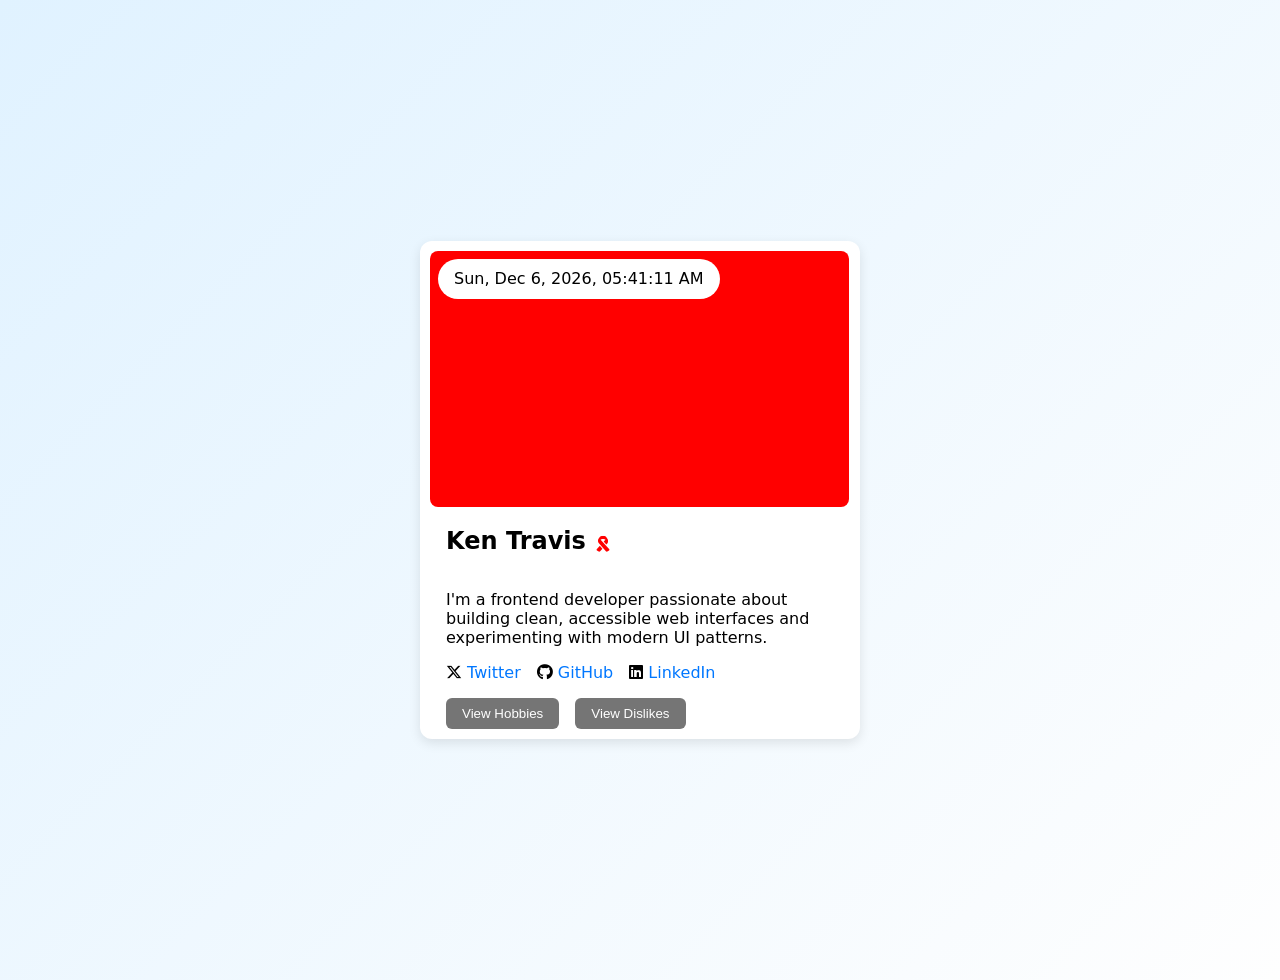
==== index.html @ 433fd2a8 "init" ====
<!DOCTYPE html>
<html lang="en">

<head>
    <meta charset="UTF-8" />
    <meta name="viewport" content="width=device-width, initial-scale=1.0" />
    <title>Profile Card | Frontend Wizards</title>
    <link rel="stylesheet" href="styles.css" />
    <link rel="stylesheet" href="https://cdnjs.cloudflare.com/ajax/libs/font-awesome/6.5.0/css/all.min.css" />

</head>

<body>
    <article data-testid="test-profile-card" class="profile-card">


        <div class="avatar-container">
            <div class="date-time">
                <span id="formatted-time"></span>
            </div>
        </div>

        <div class="content-parent">
            <header >
                <h2>
                    Ken Travis
                </h2>
                <i class="fa-solid fa-ribbon"></i>
            </header>


            <p data-testid="test-user-bio">
                I&apos;m a frontend developer passionate about building clean, accessible web
                interfaces and experimenting with modern UI patterns.
            </p>

            <p class="timestamp">
                Current time in ms: <span data-testid="test-user-time"></span><br />
                <!-- Formatted: <span id="formatted-time"></span> -->
            </p>

            <nav aria-label="Social links" data-testid="test-user-social-links">
                <ul>
                    <li>
                        <i class="fa-brands fa-x-twitter"></i>
                        <a href="https://twitter.com/" data-testid="test-user-social-twitter" target="_blank"
                            rel="noopener noreferrer">Twitter</a>
                    </li>
                    <li>
                        <i class="fa-brands fa-github"></i>
                        <a href="https://github.com/" data-testid="test-user-social-github" target="_blank"
                            rel="noopener noreferrer">GitHub</a>
                    </li>
                    <li>
                        <i class="fa-brands fa-linkedin"></i>
                        <a href="https://linkedin.com/" data-testid="test-user-social-linkedin" target="_blank"
                            rel="noopener noreferrer">LinkedIn</a>
                    </li>
                </ul>
            </nav>

            <section class="buttons">
                <button id="open-hobbies" aria-haspopup="dialog" aria-controls="hobbies-modal">
                    View Hobbies
                </button>
                <button id="open-dislikes" aria-haspopup="dialog" aria-controls="dislikes-modal">
                    View Dislikes
                </button>
            </section>
    </article>

    <!-- Hobbies Modal -->
    <!-- <dialog id="hobbies-modal" data-testid="test-user-hobbies">
        <h3>My Hobbies</h3>
        <ul>
            <li>Coding</li>
            <li>Photography</li>
            <li>Traveling</li>
        </ul>
        <button class="close-modal" id="close-hobbies"><i class="fa-solid fa-xmark"></i></button>
    </dialog>

    Dislikes Modal
    <dialog id="dislikes-modal" data-testid="test-user-dislikes">
        <h3>Things I Dislike</h3>
        <ul>
            <li>Slow Wi-Fi</li>
            <li>Cluttered UI</li>
            <li>Unclear documentation</li>
        </ul>
        <button class="close-modal" id="close-dislikes"><i class="fa-solid fa-xmark"></i></button>
    </dialog> -->
    </div>


    <script src="scripts.js"></script>
</body>

</html>
---- styles.css ----
body {
    font-family: system-ui, sans-serif;
    background: linear-gradient(135deg, #e0f2ff, #fefefe);
    display: flex;
    justify-content: center;
    align-items: center;
    padding: 2rem;
    min-height: 100vh;
  }
  
  .profile-card {
    background: white;
    border-radius: 12px;
    box-shadow: 0 4px 12px rgba(0, 0, 0, 0.1);
    max-width: 420px;
    width: 100%;
    display: flex;
    flex-direction: column;
    padding: 10px;
  }

  header{
    display: flex;
    align-items: center;
    gap: 10px;
  }

  header i{
    margin-top: 6px;
    color: red;
  }
  
  .avatar-container {
    width: 96%;
    height: 15rem;
    display: flex;
    position: relative;
    overflow: hidden;
    background-color: red;
    border-radius: 8px;
    padding: 0.5rem;
  }

  .avatar-container img {
    height: 10rem;
    flex: 1;
    display: flex;
    object-fit: cover;
  }

  .content-parent{
    padding-left: 1rem;
    padding-right: 1rem;
  }

  .date-time{
    background-color: white;
    height: 2.5rem;
    border-radius:34rem;
    min-width: 12rem;
    padding: 0px 1rem;
    display: flex;
    justify-content: center;
    align-items: center;
    font-weight: 500;
  }

  .timestamp{
    display: none;
  }
  
  nav ul {
    list-style: none;
    padding: 0;
    display: flex;
    gap: 1rem;
  }
  
  nav a {
    color: #0077ff;
    text-decoration: none;
    font-weight: 500;
  }
  
  nav a:focus,
  nav a:hover {
    text-decoration: underline;
  }
  
  .buttons {
    display: flex;
    gap: 1rem;
  }
  
  button {
    background: #757575;
    color: white;
    border: none;
    border-radius: 6px;
    padding: 0.5rem 1rem;
    cursor: pointer;
    transition: background 0.2s;
  }
  
  button:hover,
  button:focus {
    background: #005fcc;
    outline: none;
  }
  
  /* Modal Styles */
  dialog {
    border: none;
    border-radius: 10px;
    padding: 1.5rem;
    max-width: 400px;
    width: 90%;
    /* position: relative; */
    display: flex;
    flex-direction: column;
    box-shadow: 0 4px 20px rgba(0, 0, 0, 0.3);
  }

  dialog ul{
    display: flex;
    gap: 1rem;
    flex-wrap: wrap;
    padding: 0;
  }

  dialog ul li{
    list-style: none;
    padding: 4px 10px;
    border-radius: 8px;
    min-width: fit-content;
    background-color: #a8a8a83a;
    
  }
  
  dialog::backdrop {
    background: rgba(0, 0, 0, 0.4);
  }
  
  .close-modal {
    position: absolute;
    top: 4px;
    right: 4px;
    background: #a8a8a8;
    border-radius: 50%;
    height: 2rem;
    width: 2rem;
    display: flex;
    justify-content: center;
    align-items: center;
  }
  
  .close-modal i{
    color: #000;
  }
  
  .close-modal:hover {
    background: #7e7e7e;
  }
  
  /* Responsive layout */
  @media (max-width: 700px) {

  }
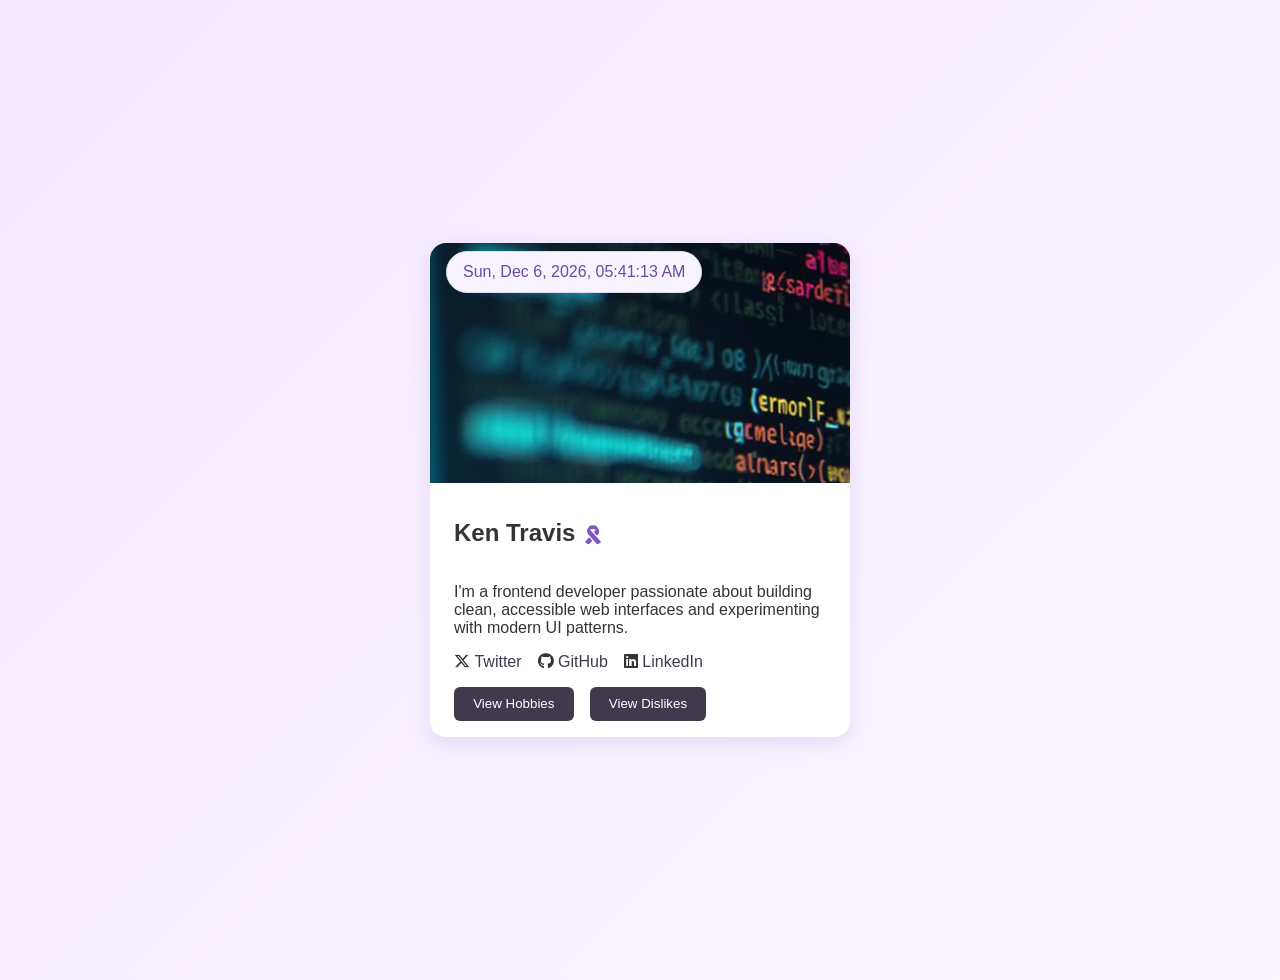
==== commit b70b0376: "update" ====
--- a/index.html
+++ b/index.html
@@ -43,17 +43,17 @@
                 <ul>
                     <li>
                         <i class="fa-brands fa-x-twitter"></i>
-                        <a href="https://twitter.com/" data-testid="test-user-social-twitter" target="_blank"
+                        <a href="https://x.com/kentrav81649556?s=21" data-testid="test-user-social-twitter" target="_blank"
                             rel="noopener noreferrer">Twitter</a>
                     </li>
                     <li>
                         <i class="fa-brands fa-github"></i>
-                        <a href="https://github.com/" data-testid="test-user-social-github" target="_blank"
+                        <a href="https://github.com/Travisken" data-testid="test-user-social-github" target="_blank"
                             rel="noopener noreferrer">GitHub</a>
                     </li>
                     <li>
                         <i class="fa-brands fa-linkedin"></i>
-                        <a href="https://linkedin.com/" data-testid="test-user-social-linkedin" target="_blank"
+                        <a href="https://linkedin.com/in/travisken" data-testid="test-user-social-linkedin" target="_blank"
                             rel="noopener noreferrer">LinkedIn</a>
                     </li>
                 </ul>
@@ -70,7 +70,7 @@
     </article>
 
     <!-- Hobbies Modal -->
-    <!-- <dialog id="hobbies-modal" data-testid="test-user-hobbies">
+   <dialog id="hobbies-modal" data-testid="test-user-hobbies">
         <h3>My Hobbies</h3>
         <ul>
             <li>Coding</li>
@@ -80,7 +80,7 @@
         <button class="close-modal" id="close-hobbies"><i class="fa-solid fa-xmark"></i></button>
     </dialog>
 
-    Dislikes Modal
+    <!-- Dislikes Modal -->
     <dialog id="dislikes-modal" data-testid="test-user-dislikes">
         <h3>Things I Dislike</h3>
         <ul>
@@ -89,7 +89,7 @@
             <li>Unclear documentation</li>
         </ul>
         <button class="close-modal" id="close-dislikes"><i class="fa-solid fa-xmark"></i></button>
-    </dialog> -->
+    </dialog>
     </div>
 
 
--- a/styles.css
+++ b/styles.css
@@ -1,169 +1,247 @@
+/* Base Styles */
 body {
-    font-family: system-ui, sans-serif;
-    background: linear-gradient(135deg, #e0f2ff, #fefefe);
+    font-family: "Quicksand", "Poppins", sans-serif;    background: linear-gradient(135deg, #f4e8ff, #faf7ff);
     display: flex;
     justify-content: center;
     align-items: center;
     padding: 2rem;
     min-height: 100vh;
-  }
-  
+    color: #333;
+  }
+  
+  /* Profile Card */
   .profile-card {
-    background: white;
-    border-radius: 12px;
-    box-shadow: 0 4px 12px rgba(0, 0, 0, 0.1);
+    background: #fff;
+    border-radius: 16px;
+    box-shadow: 0 6px 20px rgba(126, 87, 194, 0.15);
     max-width: 420px;
     width: 100%;
     display: flex;
     flex-direction: column;
-    padding: 10px;
-  }
-
-  header{
-    display: flex;
-    align-items: center;
+    overflow: hidden;
+    transition: transform 0.2s ease, box-shadow 0.3s ease;
+  }
+  
+  .profile-card:hover {
+    transform: translateY(-4px);
+    box-shadow: 0 8px 28px rgba(126, 87, 194, 0.25);
+  }
+  
+  /* Header */
+  header {
+    display: flex;
+    flex-direction: row;
+    align-items: center;
+    
     gap: 10px;
   }
-
-  header i{
+  
+  header i {
+    color: #7e57c2;
+    font-size: 1.2rem;
     margin-top: 6px;
-    color: red;
-  }
-  
+  }
+  
+  /* Avatar Section */
   .avatar-container {
-    width: 96%;
+    width: 100%;
     height: 15rem;
     display: flex;
     position: relative;
     overflow: hidden;
-    background-color: red;
-    border-radius: 8px;
-    padding: 0.5rem;
-  }
-
+    border-radius: 0;
+    background-position: center;
+    background-repeat: no-repeat;
+    background: url(/dev.jfif);
+  }
+  
   .avatar-container img {
-    height: 10rem;
-    flex: 1;
-    display: flex;
+    width: 100%;
+    height: 100%;
     object-fit: cover;
   }
-
-  .content-parent{
-    padding-left: 1rem;
-    padding-right: 1rem;
-  }
-
-  .date-time{
-    background-color: white;
+  
+  /* Content Area */
+  .content-parent {
+    padding: 1rem 1.5rem;
+  }
+  
+  .date-time {
+    background-color: #f8f4ff;
+    border: 1px solid #e1d7f7;
     height: 2.5rem;
-    border-radius:34rem;
+    border-radius: 50px;
     min-width: 12rem;
-    padding: 0px 1rem;
+    padding: 0 1rem;
     display: flex;
     justify-content: center;
     align-items: center;
     font-weight: 500;
-  }
-
-  .timestamp{
+    color: #6a4ba0;
+    margin: 0.5rem 1rem;
+  }
+  
+  .timestamp {
     display: none;
   }
   
+  /* Navigation Links */
   nav ul {
     list-style: none;
     padding: 0;
     display: flex;
     gap: 1rem;
+    flex-wrap: wrap;
   }
   
   nav a {
-    color: #0077ff;
+    color: #413a4d;
     text-decoration: none;
     font-weight: 500;
-  }
-  
-  nav a:focus,
-  nav a:hover {
+    transition: color 0.2s;
+  }
+  
+  nav a:hover,
+  nav a:focus {
+    color: #5e35b1;
     text-decoration: underline;
   }
   
+  /* Buttons */
   .buttons {
     display: flex;
     gap: 1rem;
+    flex-wrap: wrap;
   }
   
   button {
-    background: #757575;
+    background: #413a4d;
     color: white;
     border: none;
     border-radius: 6px;
-    padding: 0.5rem 1rem;
+    padding: 0.6rem 1.2rem;
     cursor: pointer;
-    transition: background 0.2s;
+    transition: background 0.2s, transform 0.2s;
+    font-weight: 500;
   }
   
   button:hover,
   button:focus {
-    background: #005fcc;
+    background: #6a4ba0;
+    transform: scale(1.05);
     outline: none;
   }
   
   /* Modal Styles */
   dialog {
     border: none;
-    border-radius: 10px;
+    border-radius: 12px;
     padding: 1.5rem;
-    max-width: 400px;
+    max-width: 420px;
     width: 90%;
-    /* position: relative; */
-    display: flex;
-    flex-direction: column;
-    box-shadow: 0 4px 20px rgba(0, 0, 0, 0.3);
-  }
-
-  dialog ul{
-    display: flex;
-    gap: 1rem;
+    box-shadow: 0 6px 20px rgba(0, 0, 0, 0.3);
+    background: #fff;
+    position: relative;
+    animation: fadeIn 0.3s ease;
+  }
+  
+  dialog ul {
+    display: flex;
+    gap: 0.75rem;
     flex-wrap: wrap;
     padding: 0;
-  }
-
-  dialog ul li{
+    margin-top: 1rem;
+  }
+  
+  dialog ul li {
     list-style: none;
-    padding: 4px 10px;
+    padding: 6px 12px;
     border-radius: 8px;
     min-width: fit-content;
-    background-color: #a8a8a83a;
-    
+    background-color: #f3e8ff;
+    color: #4a3278;
+    font-weight: 500;
   }
   
   dialog::backdrop {
-    background: rgba(0, 0, 0, 0.4);
-  }
-  
+    background: rgba(0, 0, 0, 0.6);
+  }
+  
+  /* Close Modal Button */
   .close-modal {
     position: absolute;
-    top: 4px;
-    right: 4px;
-    background: #a8a8a8;
+    top: 8px;
+    right: 8px;
+    background: #b9b9b9;
     border-radius: 50%;
     height: 2rem;
     width: 2rem;
     display: flex;
     justify-content: center;
     align-items: center;
-  }
-  
-  .close-modal i{
+    transition: background 0.2s;
+    cursor: pointer;
+  }
+  
+  .close-modal i {
     color: #000;
+    font-size: 1.1rem;
   }
   
   .close-modal:hover {
-    background: #7e7e7e;
-  }
-  
-  /* Responsive layout */
-  @media (max-width: 700px) {
-
+    background: #adadad;
+  }
+  
+  /* Responsive Layout */
+  @media (max-width: 768px) {
+    .profile-card {
+      max-width: 90%;
+    }
+  
+    /* header {
+      flex-direction: column;
+      align-items: flex-start;
+    } */
+  
+    .avatar-container {
+      height: 12rem;
+    }
+  
+    .buttons {
+      justify-content: center;
+    }
+  
+    button {
+      flex: 1;
+      min-width: 120px;
+    }
+  }
+  
+  @media (max-width: 480px) {
+    body {
+      padding: 1rem;
+    }
+  
+    .avatar-container {
+      height: 10rem;
+    }
+  
+    .date-time {
+      font-size: 0.9rem;
+    }
+  
+    .content-parent {
+      padding: 1rem;
+    }
+  
+    dialog {
+      padding: 1rem;
+    }
+  }
+  
+  /* Animation */
+  @keyframes fadeIn {
+    from { opacity: 0; transform: scale(0.95); }
+    to { opacity: 1; transform: scale(1); }
   }
   
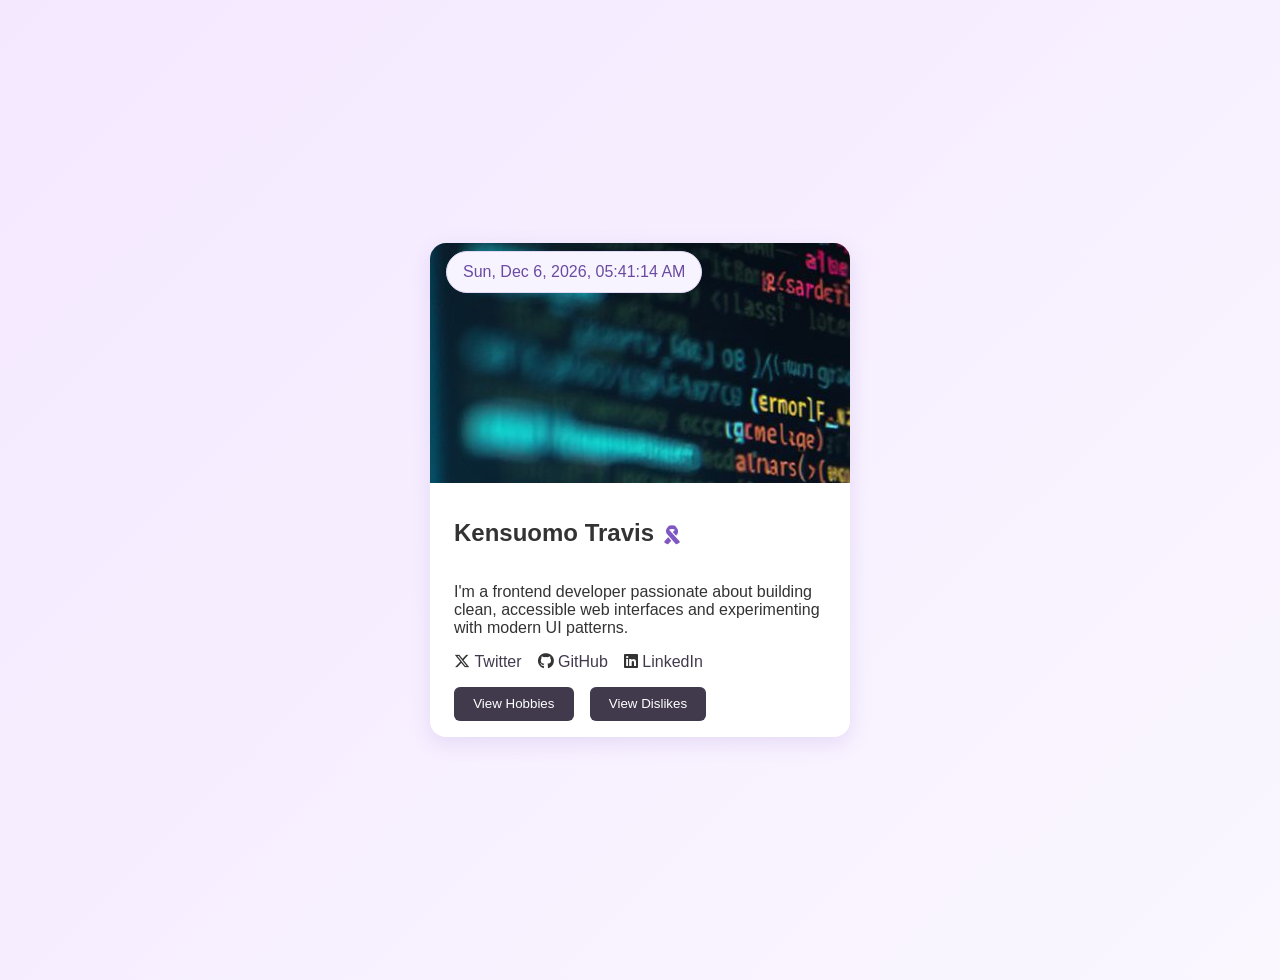
==== commit 05bb9855: "jjj" ====
--- a/index.html
+++ b/index.html
@@ -23,7 +23,7 @@
         <div class="content-parent">
             <header >
                 <h2>
-                    Ken Travis
+                    Kensuomo Travis
                 </h2>
                 <i class="fa-solid fa-ribbon"></i>
             </header>
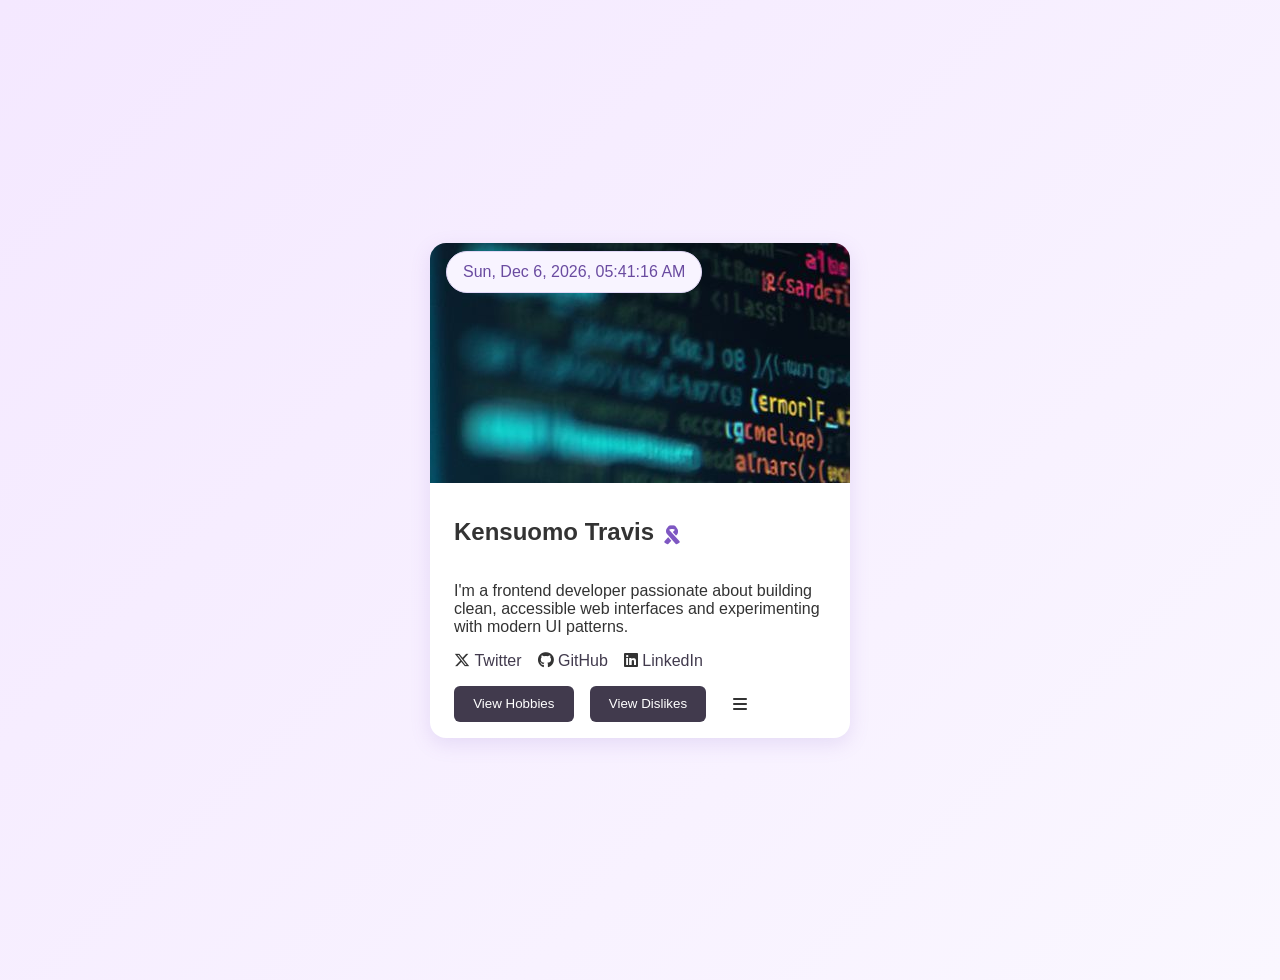
==== commit c5098ffd: "update" ====
--- a/index.html
+++ b/index.html
@@ -21,7 +21,7 @@
         </div>
 
         <div class="content-parent">
-            <header >
+            <header>
                 <h2>
                     Kensuomo Travis
                 </h2>
@@ -43,8 +43,8 @@
                 <ul>
                     <li>
                         <i class="fa-brands fa-x-twitter"></i>
-                        <a href="https://x.com/kentrav81649556?s=21" data-testid="test-user-social-twitter" target="_blank"
-                            rel="noopener noreferrer">Twitter</a>
+                        <a href="https://x.com/kentrav81649556?s=21" data-testid="test-user-social-twitter"
+                            target="_blank" rel="noopener noreferrer">Twitter</a>
                     </li>
                     <li>
                         <i class="fa-brands fa-github"></i>
@@ -53,8 +53,8 @@
                     </li>
                     <li>
                         <i class="fa-brands fa-linkedin"></i>
-                        <a href="https://linkedin.com/in/travisken" data-testid="test-user-social-linkedin" target="_blank"
-                            rel="noopener noreferrer">LinkedIn</a>
+                        <a href="https://linkedin.com/in/travisken" data-testid="test-user-social-linkedin"
+                            target="_blank" rel="noopener noreferrer">LinkedIn</a>
                     </li>
                 </ul>
             </nav>
@@ -66,11 +66,19 @@
                 <button id="open-dislikes" aria-haspopup="dialog" aria-controls="dislikes-modal">
                     View Dislikes
                 </button>
+                <div class="dropdown-menu">
+                    <i class="fa-solid fa-bars" id="menu-toggle"></i>
+                    <ul id="menu-list" class="hidden">
+                        <li><a href="about.html">About</a></li>
+                        <li><a href="contact.html">Contact</a></li>
+                    </ul>
+                </div>
+
             </section>
     </article>
 
     <!-- Hobbies Modal -->
-   <dialog id="hobbies-modal" data-testid="test-user-hobbies">
+    <dialog id="hobbies-modal" data-testid="test-user-hobbies">
         <h3>My Hobbies</h3>
         <ul>
             <li>Coding</li>
--- a/styles.css
+++ b/styles.css
@@ -1,247 +1,307 @@
 /* Base Styles */
 body {
-    font-family: "Quicksand", "Poppins", sans-serif;    background: linear-gradient(135deg, #f4e8ff, #faf7ff);
-    display: flex;
-    justify-content: center;
-    align-items: center;
-    padding: 2rem;
-    min-height: 100vh;
-    color: #333;
-  }
-  
-  /* Profile Card */
+  font-family: "Quicksand", "Poppins", sans-serif;
+  background: linear-gradient(135deg, #f4e8ff, #faf7ff);
+  display: flex;
+  justify-content: center;
+  align-items: center;
+  padding: 2rem;
+  min-height: 100vh;
+  color: #333;
+}
+
+/* Profile Card */
+.profile-card {
+  background: #fff;
+  border-radius: 16px;
+  box-shadow: 0 6px 20px rgba(126, 87, 194, 0.15);
+  max-width: 420px;
+  width: 100%;
+  display: flex;
+  flex-direction: column;
+  /* overflow: hidden; */
+  transition: transform 0.2s ease, box-shadow 0.3s ease;
+}
+
+.profile-card:hover {
+  transform: translateY(-4px);
+  box-shadow: 0 8px 28px rgba(126, 87, 194, 0.25);
+}
+
+/* Header */
+header {
+  display: flex;
+  flex-direction: row;
+  align-items: center;
+
+  gap: 10px;
+}
+
+header i {
+  color: #7e57c2;
+  font-size: 1.2rem;
+  margin-top: 6px;
+}
+
+/* Avatar Section */
+.avatar-container {
+  width: 100%;
+  height: 15rem;
+  display: flex;
+  position: relative;
+  overflow: hidden;
+  border-top-left-radius: 16px;
+  border-top-right-radius: 16px;
+  background-position: center;
+  background-repeat: no-repeat;
+  background: url(/dev.jfif);
+}
+
+.avatar-container img {
+  width: 100%;
+  height: 100%;
+  object-fit: cover;
+}
+
+/* Content Area */
+.content-parent {
+  padding: 1rem 1.5rem;
+}
+
+.date-time {
+  background-color: #f8f4ff;
+  border: 1px solid #e1d7f7;
+  height: 2.5rem;
+  border-radius: 50px;
+  min-width: 12rem;
+  padding: 0 1rem;
+  display: flex;
+  justify-content: center;
+  align-items: center;
+  font-weight: 500;
+  color: #6a4ba0;
+  margin: 0.5rem 1rem;
+}
+
+.timestamp {
+  display: none;
+}
+
+/* Navigation Links */
+nav ul {
+  list-style: none;
+  padding: 0;
+  display: flex;
+  gap: 1rem;
+  flex-wrap: wrap;
+}
+
+nav a {
+  color: #413a4d;
+  text-decoration: none;
+  font-weight: 500;
+  transition: color 0.2s;
+}
+
+nav a:hover,
+nav a:focus {
+  color: #5e35b1;
+  text-decoration: underline;
+}
+
+/* Buttons */
+.buttons {
+  display: flex;
+  gap: 1rem;
+  flex-wrap: wrap;
+}
+
+button {
+  background: #413a4d;
+  color: white;
+  border: none;
+  border-radius: 6px;
+  padding: 0.6rem 1.2rem;
+  cursor: pointer;
+  transition: background 0.2s, transform 0.2s;
+  font-weight: 500;
+}
+
+.buttons button:hover,
+.buttons button:focus {
+  background: #6a4ba0;
+  transform: scale(1.05);
+  outline: none;
+}
+
+/* Modal Styles */
+dialog {
+  border: none;
+  border-radius: 12px;
+  padding: 1.5rem;
+  max-width: 420px;
+  width: 90%;
+  box-shadow: 0 6px 20px rgba(0, 0, 0, 0.3);
+  background: #fff;
+  position: relative;
+  animation: fadeIn 0.3s ease;
+}
+
+dialog ul {
+  display: flex;
+  gap: 0.75rem;
+  flex-wrap: wrap;
+  padding: 0;
+  margin-top: 1rem;
+}
+
+dialog ul li {
+  list-style: none;
+  padding: 6px 12px;
+  border-radius: 8px;
+  min-width: fit-content;
+  background-color: #f3e8ff;
+  color: #4a3278;
+  font-weight: 500;
+}
+
+dialog::backdrop {
+  background: rgba(0, 0, 0, 0.6);
+}
+
+/* Close Modal Button */
+.close-modal {
+  position: absolute;
+  top: 8px;
+  right: 8px;
+  background: #b9b9b9;
+  border-radius: 100%;
+  aspect-ratio: 1;
+  width: 2rem;
+  display: flex;
+  justify-content: center;
+  align-items: center;
+  transition: background 0.2s;
+  cursor: pointer;
+}
+
+.close-modal i {
+  color: #000;
+  font-size: 1.1rem;
+}
+
+.close-modal:hover {
+  background: #adadad;
+}
+
+/* Responsive Layout */
+@media (max-width: 768px) {
   .profile-card {
-    background: #fff;
-    border-radius: 16px;
-    box-shadow: 0 6px 20px rgba(126, 87, 194, 0.15);
-    max-width: 420px;
-    width: 100%;
-    display: flex;
-    flex-direction: column;
-    overflow: hidden;
-    transition: transform 0.2s ease, box-shadow 0.3s ease;
-  }
-  
-  .profile-card:hover {
-    transform: translateY(-4px);
-    box-shadow: 0 8px 28px rgba(126, 87, 194, 0.25);
-  }
-  
-  /* Header */
-  header {
-    display: flex;
-    flex-direction: row;
-    align-items: center;
-    
-    gap: 10px;
-  }
-  
-  header i {
-    color: #7e57c2;
-    font-size: 1.2rem;
-    margin-top: 6px;
-  }
-  
-  /* Avatar Section */
-  .avatar-container {
-    width: 100%;
-    height: 15rem;
-    display: flex;
-    position: relative;
-    overflow: hidden;
-    border-radius: 0;
-    background-position: center;
-    background-repeat: no-repeat;
-    background: url(/dev.jfif);
-  }
-  
-  .avatar-container img {
-    width: 100%;
-    height: 100%;
-    object-fit: cover;
-  }
-  
-  /* Content Area */
-  .content-parent {
-    padding: 1rem 1.5rem;
-  }
-  
-  .date-time {
-    background-color: #f8f4ff;
-    border: 1px solid #e1d7f7;
-    height: 2.5rem;
-    border-radius: 50px;
-    min-width: 12rem;
-    padding: 0 1rem;
-    display: flex;
-    justify-content: center;
-    align-items: center;
-    font-weight: 500;
-    color: #6a4ba0;
-    margin: 0.5rem 1rem;
-  }
-  
-  .timestamp {
-    display: none;
-  }
-  
-  /* Navigation Links */
-  nav ul {
-    list-style: none;
-    padding: 0;
-    display: flex;
-    gap: 1rem;
-    flex-wrap: wrap;
-  }
-  
-  nav a {
-    color: #413a4d;
-    text-decoration: none;
-    font-weight: 500;
-    transition: color 0.2s;
-  }
-  
-  nav a:hover,
-  nav a:focus {
-    color: #5e35b1;
-    text-decoration: underline;
-  }
-  
-  /* Buttons */
-  .buttons {
-    display: flex;
-    gap: 1rem;
-    flex-wrap: wrap;
-  }
-  
-  button {
-    background: #413a4d;
-    color: white;
-    border: none;
-    border-radius: 6px;
-    padding: 0.6rem 1.2rem;
-    cursor: pointer;
-    transition: background 0.2s, transform 0.2s;
-    font-weight: 500;
-  }
-  
-  button:hover,
-  button:focus {
-    background: #6a4ba0;
-    transform: scale(1.05);
-    outline: none;
-  }
-  
-  /* Modal Styles */
-  dialog {
-    border: none;
-    border-radius: 12px;
-    padding: 1.5rem;
-    max-width: 420px;
-    width: 90%;
-    box-shadow: 0 6px 20px rgba(0, 0, 0, 0.3);
-    background: #fff;
-    position: relative;
-    animation: fadeIn 0.3s ease;
-  }
-  
-  dialog ul {
-    display: flex;
-    gap: 0.75rem;
-    flex-wrap: wrap;
-    padding: 0;
-    margin-top: 1rem;
-  }
-  
-  dialog ul li {
-    list-style: none;
-    padding: 6px 12px;
-    border-radius: 8px;
-    min-width: fit-content;
-    background-color: #f3e8ff;
-    color: #4a3278;
-    font-weight: 500;
-  }
-  
-  dialog::backdrop {
-    background: rgba(0, 0, 0, 0.6);
-  }
-  
-  /* Close Modal Button */
-  .close-modal {
-    position: absolute;
-    top: 8px;
-    right: 8px;
-    background: #b9b9b9;
-    border-radius: 50%;
-    height: 2rem;
-    width: 2rem;
-    display: flex;
-    justify-content: center;
-    align-items: center;
-    transition: background 0.2s;
-    cursor: pointer;
-  }
-  
-  .close-modal i {
-    color: #000;
-    font-size: 1.1rem;
-  }
-  
-  .close-modal:hover {
-    background: #adadad;
-  }
-  
-  /* Responsive Layout */
-  @media (max-width: 768px) {
-    .profile-card {
-      max-width: 90%;
-    }
-  
-    /* header {
+    max-width: 90%;
+  }
+
+  /* header {
       flex-direction: column;
       align-items: flex-start;
     } */
+
+  .avatar-container {
+    height: 12rem;
+  }
+
+  .buttons {
+    justify-content: center;
+  }
+
+
+}
+
+@media (max-width: 480px) {
+  body {
+    padding: 1rem;
+  }
+
+  .avatar-container {
+    height: 10rem;
+  }
+
+  .date-time {
+    font-size: 0.9rem;
+  }
+
+  .content-parent {
+    padding: 1rem;
+  }
+
+  dialog {
+    padding: 1rem;
+  }
+}
+
+/* Animation */
+@keyframes fadeIn {
+  from {
+    opacity: 0;
+    transform: scale(0.95);
+  }
+
+  to {
+    opacity: 1;
+    transform: scale(1);
+  }
+}
+
+.dropdown-menu {
+  border-radius: 50%;
+  display: flex;
+  align-items: center;
+  justify-content: center;
+  height: 2.2rem;
+  aspect-ratio: 1;
+  transition: all 500ms ease-in-out;
+  position: relative;
   
-    .avatar-container {
-      height: 12rem;
-    }
-  
-    .buttons {
-      justify-content: center;
-    }
-  
-    button {
-      flex: 1;
-      min-width: 120px;
-    }
-  }
-  
-  @media (max-width: 480px) {
-    body {
-      padding: 1rem;
-    }
-  
-    .avatar-container {
-      height: 10rem;
-    }
-  
-    .date-time {
-      font-size: 0.9rem;
-    }
-  
-    .content-parent {
-      padding: 1rem;
-    }
-  
-    dialog {
-      padding: 1rem;
-    }
-  }
-  
-  /* Animation */
-  @keyframes fadeIn {
-    from { opacity: 0; transform: scale(0.95); }
-    to { opacity: 1; transform: scale(1); }
-  }
-  +}
+
+.dropdown-menu:hover {
+  background-color: #3333331e;
+  cursor: pointer;
+}
+
+
+.dropdown-menu i {
+  font-size: 1rem;
+  cursor: pointer;
+}
+
+.dropdown-menu ul {
+  list-style: none;
+  margin: 0;
+  padding: 0.5rem 0;
+  background: white;
+  border-radius: 8px;
+  box-shadow: 0 4px 8px rgba(0, 0, 0, 0.15);
+  position: absolute;
+  right: 0;
+  top: 2rem;
+  width: 150px;
+  z-index: 10;
+}
+
+.dropdown-menu ul li {
+  padding: 0.5rem 1rem;
+}
+
+.dropdown-menu ul li:hover {
+  background-color: #f5f5f5;
+}
+
+.dropdown-menu ul li a {
+  text-decoration: none;
+  color: #333;
+  display: block;
+}
+
+.hidden {
+  display: none;
+}
